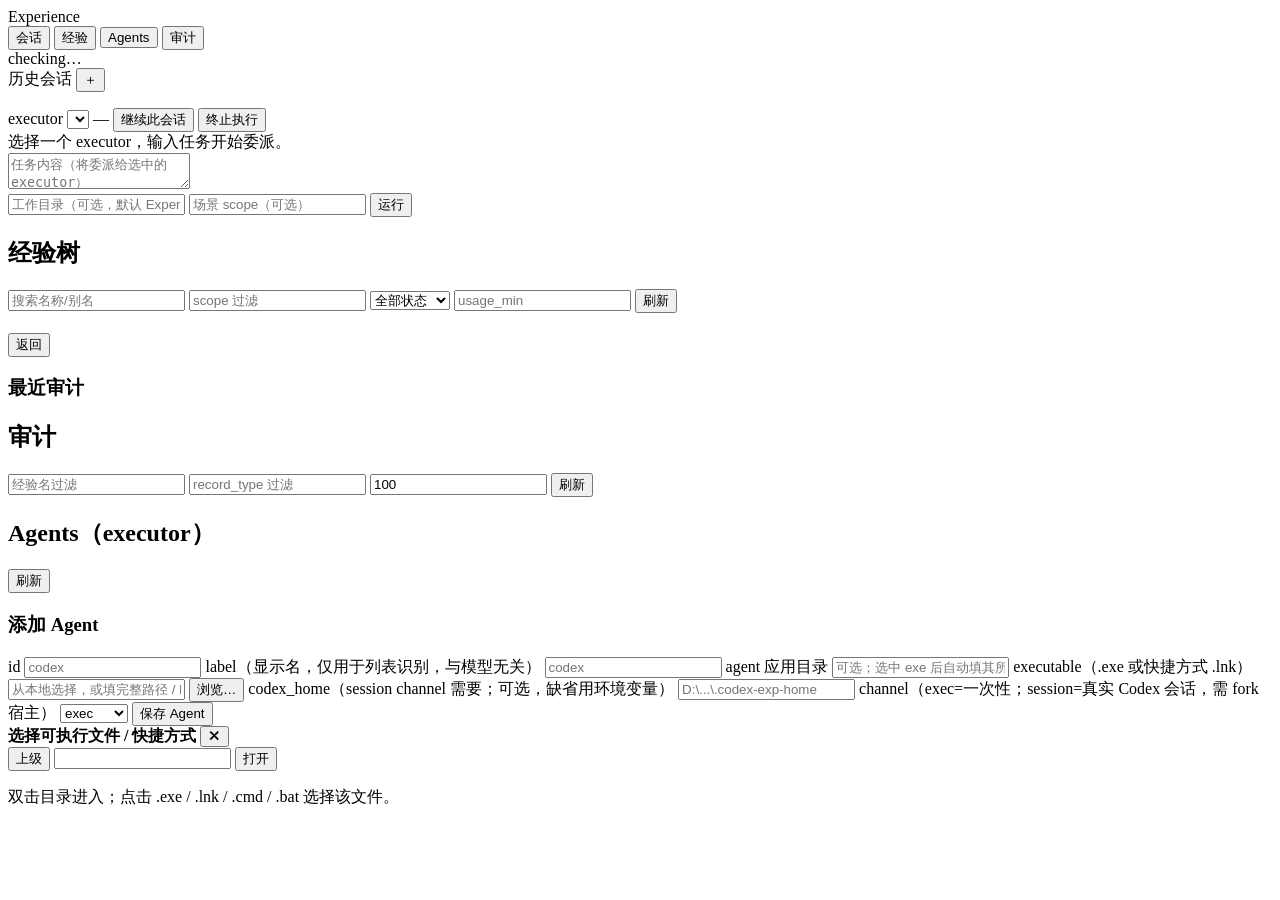
==== ui/www/index.html @ 003c85b6 "sync: Experience project (public README + docs)" ====
<!doctype html>
<html lang="zh-CN">
  <head>
    <meta charset="utf-8" />
    <meta name="viewport" content="width=device-width, initial-scale=1" />
    <title>Experience</title>
    <link rel="stylesheet" href="/style.css" />
  </head>
  <body>
    <div class="layout">
      <aside class="sidebar">
        <div class="brand">Experience</div>
        <nav>
          <button id="nav-sessions" class="nav-item active">会话</button>
          <button id="nav-experiences" class="nav-item">经验</button>
          <button id="nav-agents" class="nav-item">Agents</button>
          <button id="nav-audit" class="nav-item">审计</button>
        </nav>
        <div class="sidebar-foot">
          <span id="health" class="health-dot"></span>
          <span id="health-text">checking…</span>
        </div>
      </aside>

      <main class="content">
        <!-- 会话 -->
        <section id="view-sessions" class="view">
          <div class="chat-layout">
            <div class="chat-side">
              <div class="chat-side-head">
                <span>历史会话</span>
                <button id="new-session" title="新建会话">＋</button>
              </div>
              <ul id="session-list" class="session-list"></ul>
            </div>
            <div class="chat-main">
              <div class="chat-head">
                <label>
                  executor
                  <select id="agent-select"></select>
                </label>
                <span id="agent-state" class="agent-state">—</span>
                <button id="resume-session" class="hidden">继续此会话</button>
                <button id="cancel-session" class="danger hidden">终止执行</button>
              </div>
              <div id="messages" class="messages">
                <div class="placeholder">选择一个 executor，输入任务开始委派。</div>
              </div>
              <form id="composer" class="composer">
                <textarea
                  id="task-input"
                  rows="2"
                  placeholder="任务内容（将委派给选中的 executor）"
                  required
                ></textarea>
                <div class="composer-row">
                  <input id="cwd-input" placeholder="工作目录（可选，默认 Experience home）" />
                  <input id="scope-input" placeholder="场景 scope（可选）" list="scope-options" />
                  <datalist id="scope-options"></datalist>
                  <button type="submit" id="send-task">运行</button>
                </div>
              </form>
            </div>
          </div>
        </section>

        <!-- 经验 -->
        <section id="view-experiences" class="view hidden">
          <div class="exp-layout">
            <section id="list-panel">
              <div class="panel-head">
                <h2>经验树</h2>
                <input id="tree-search" placeholder="搜索名称/别名" />
                <input id="scope-filter" placeholder="scope 过滤" list="scope-options" />
                <select id="status-filter">
                  <option value="">全部状态</option>
                  <option>draft</option>
                  <option>candidate</option>
                  <option>validated</option>
                  <option>active</option>
                  <option>decaying</option>
                  <option>disabled</option>
                </select>
                <input id="usage-min" type="number" min="0" placeholder="usage_min" title="最小使用次数" />
                <button id="refresh">刷新</button>
              </div>
              <ul id="experience-tree"></ul>
            </section>
            <section id="detail-panel" class="hidden">
              <div class="panel-head">
                <h2 id="detail-name"></h2>
                <span id="detail-badges" class="exp-meta"></span>
                <button id="back">返回</button>
              </div>
              <div id="detail-meta" class="exp-meta"></div>
              <div id="exp-actions" class="actions"></div>
              <pre id="detail-body"></pre>
              <div id="exp-usage" class="usage-panel"></div>
              <div id="exp-audit" class="audit-panel">
                <h3>最近审计</h3>
                <ul id="audit-list"></ul>
              </div>
              <div id="editor-root" class="hidden"></div>
            </section>
          </div>
        </section>

        <!-- 审计 -->
        <section id="view-audit" class="view hidden">
          <div class="panel-head">
            <h2>审计</h2>
            <input id="audit-name" placeholder="经验名过滤" />
            <input id="audit-type" placeholder="record_type 过滤" />
            <input id="audit-limit" type="number" value="100" min="1" />
            <button id="refresh-audit">刷新</button>
          </div>
          <ul id="audit-records" class="audit-records"></ul>
        </section>

        <!-- Agents -->
        <section id="view-agents" class="view hidden">
          <div class="panel-head">
            <h2>Agents（executor）</h2>
            <button id="refresh-agents">刷新</button>
          </div>
          <div id="agent-error" class="agent-error hidden"></div>
          <ul id="agent-list"></ul>
          <form id="agent-form" class="agent-form">
            <h3>添加 Agent</h3>
            <label>id <input name="id" placeholder="codex" required /></label>
            <label>
              label（显示名，仅用于列表识别，与模型无关）
              <input name="label" placeholder="codex" required />
            </label>
            <label>
              agent 应用目录
              <input
                name="directory"
                placeholder="可选；选中 exe 后自动填其所在目录"
              />
            </label>
            <label>
              executable（.exe 或快捷方式 .lnk）
              <span class="exec-row">
                <input
                  name="executable"
                  placeholder="从本地选择，或填完整路径 / PATH 命令名"
                />
                <button type="button" id="browse-exec">浏览…</button>
              </span>
            </label>
            <label>
              codex_home（session channel 需要；可选，缺省用环境变量）
              <input name="codex_home" placeholder="D:\...\.codex-exp-home" />
            </label>
            <input type="hidden" name="kind" value="codex_cli" />
            <input type="hidden" name="mode" value="managed" />
            <label>
              channel（exec=一次性；session=真实 Codex 会话，需 fork 宿主）
              <select name="channel">
                <option value="exec">exec</option>
                <option value="session">session</option>
              </select>
            </label>
            <button type="submit">保存 Agent</button>
          </form>

          <div id="file-modal" class="modal hidden">
            <div class="modal-box">
              <div class="modal-head">
                <b>选择可执行文件 / 快捷方式</b>
                <button type="button" id="fb-close">✕</button>
              </div>
              <div class="fb-path-row">
                <button type="button" id="fb-up">上级</button>
                <input id="fb-path" />
                <button type="button" id="fb-go">打开</button>
              </div>
              <div id="fb-roots" class="fb-roots"></div>
              <ul id="fb-list" class="fb-list"></ul>
              <div class="fb-hint">
                双击目录进入；点击 .exe / .lnk / .cmd / .bat 选择该文件。
              </div>
            </div>
          </div>
        </section>
      </main>
    </div>
    <script src="/app.js"></script>
  </body>
</html>
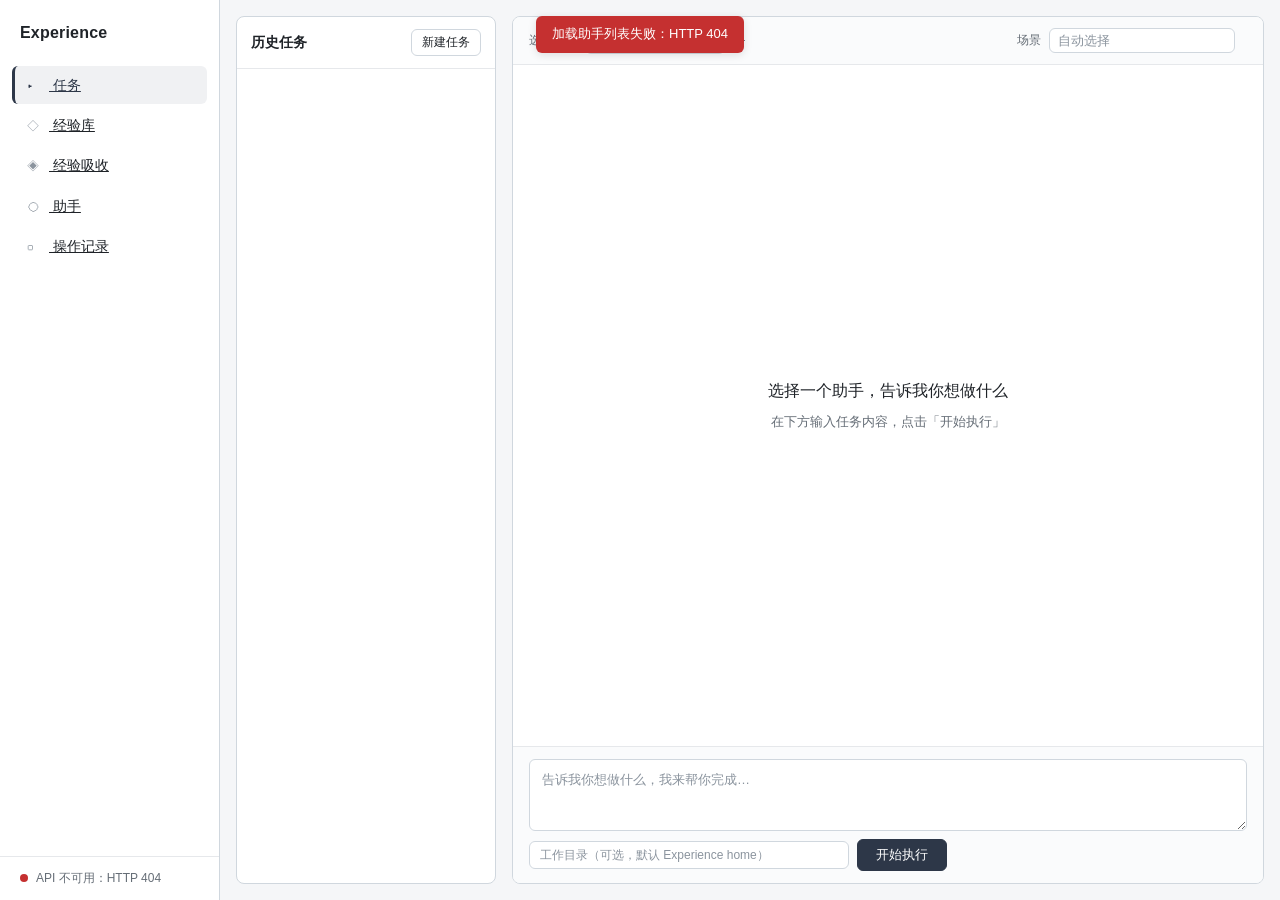
==== commit 3c6e0b77: "feat(ui): multi-page UI + A5 material + U7 automated acceptance (delivery close)" ====
--- a/ui/www/index.html
+++ b/ui/www/index.html
@@ -3,189 +3,107 @@
   <head>
     <meta charset="utf-8" />
     <meta name="viewport" content="width=device-width, initial-scale=1" />
-    <title>Experience</title>
-    <link rel="stylesheet" href="/style.css" />
+    <title>任务 — Experience</title>
+    <link rel="stylesheet" href="css/base.css" />
+    <link rel="stylesheet" href="css/pages/tasks.css" />
   </head>
   <body>
-    <div class="layout">
-      <aside class="sidebar">
-        <div class="brand">Experience</div>
-        <nav>
-          <button id="nav-sessions" class="nav-item active">会话</button>
-          <button id="nav-experiences" class="nav-item">经验</button>
-          <button id="nav-agents" class="nav-item">Agents</button>
-          <button id="nav-audit" class="nav-item">审计</button>
+    <div class="app-layout">
+      <!-- 左侧侧边栏 -->
+      <aside class="app-sidebar">
+        <div class="app-brand">Experience</div>
+        <nav class="app-nav">
+          <a href="index.html" class="nav-item active" data-nav="sessions">
+            <span class="nav-icon">▸</span> 任务
+          </a>
+          <a href="experiences.html" class="nav-item" data-nav="experiences">
+            <span class="nav-icon">◇</span> 经验库
+          </a>
+          <a href="absorb.html" class="nav-item" data-nav="absorb">
+            <span class="nav-icon">◈</span> 经验吸收
+          </a>
+          <a href="agents.html" class="nav-item" data-nav="agents">
+            <span class="nav-icon">◯</span> 助手
+          </a>
+          <a href="audit.html" class="nav-item" data-nav="audit">
+            <span class="nav-icon">▢</span> 操作记录
+          </a>
         </nav>
         <div class="sidebar-foot">
           <span id="health" class="health-dot"></span>
-          <span id="health-text">checking…</span>
+          <span id="health-text" class="text-sm text-muted">检查中…</span>
         </div>
       </aside>
 
-      <main class="content">
-        <!-- 会话 -->
-        <section id="view-sessions" class="view">
-          <div class="chat-layout">
-            <div class="chat-side">
-              <div class="chat-side-head">
-                <span>历史会话</span>
-                <button id="new-session" title="新建会话">＋</button>
-              </div>
-              <ul id="session-list" class="session-list"></ul>
+      <!-- 右侧主内容区 -->
+      <main class="app-main">
+        <!-- 历史任务列表面板 -->
+        <section class="task-list-panel">
+          <div class="panel-head">
+            <h2>历史任务</h2>
+            <button id="new-task-btn" class="btn btn-sm" title="新建任务">新建任务</button>
+          </div>
+          <ul id="task-list" class="task-list"></ul>
+        </section>
+
+        <!-- 任务对话区 -->
+        <section class="task-chat-panel">
+          <!-- 顶部工具栏 -->
+          <div class="chat-toolbar">
+            <div class="toolbar-group left">
+              <span class="toolbar-label">选择助手</span>
+              <select id="agent-select" class="toolbar-select"></select>
+              <span id="agent-state-text" class="toolbar-status">—</span>
             </div>
-            <div class="chat-main">
-              <div class="chat-head">
-                <label>
-                  executor
-                  <select id="agent-select"></select>
-                </label>
-                <span id="agent-state" class="agent-state">—</span>
-                <button id="resume-session" class="hidden">继续此会话</button>
-                <button id="cancel-session" class="danger hidden">终止执行</button>
-              </div>
-              <div id="messages" class="messages">
-                <div class="placeholder">选择一个 executor，输入任务开始委派。</div>
-              </div>
-              <form id="composer" class="composer">
-                <textarea
-                  id="task-input"
-                  rows="2"
-                  placeholder="任务内容（将委派给选中的 executor）"
-                  required
-                ></textarea>
-                <div class="composer-row">
-                  <input id="cwd-input" placeholder="工作目录（可选，默认 Experience home）" />
-                  <input id="scope-input" placeholder="场景 scope（可选）" list="scope-options" />
-                  <datalist id="scope-options"></datalist>
-                  <button type="submit" id="send-task">运行</button>
-                </div>
-              </form>
+            <div class="toolbar-group">
+              <span class="toolbar-label">场景</span>
+              <input
+                id="scope-input"
+                class="toolbar-select"
+                placeholder="自动选择"
+                list="scope-options"
+              />
+              <datalist id="scope-options"></datalist>
+            </div>
+            <div class="toolbar-actions">
+              <button id="resume-task-btn" class="btn hidden">继续此任务</button>
+              <button id="cancel-task-btn" class="btn btn-danger hidden">终止执行</button>
             </div>
           </div>
-        </section>
 
-        <!-- 经验 -->
-        <section id="view-experiences" class="view hidden">
-          <div class="exp-layout">
-            <section id="list-panel">
-              <div class="panel-head">
-                <h2>经验树</h2>
-                <input id="tree-search" placeholder="搜索名称/别名" />
-                <input id="scope-filter" placeholder="scope 过滤" list="scope-options" />
-                <select id="status-filter">
-                  <option value="">全部状态</option>
-                  <option>draft</option>
-                  <option>candidate</option>
-                  <option>validated</option>
-                  <option>active</option>
-                  <option>decaying</option>
-                  <option>disabled</option>
-                </select>
-                <input id="usage-min" type="number" min="0" placeholder="usage_min" title="最小使用次数" />
-                <button id="refresh">刷新</button>
-              </div>
-              <ul id="experience-tree"></ul>
-            </section>
-            <section id="detail-panel" class="hidden">
-              <div class="panel-head">
-                <h2 id="detail-name"></h2>
-                <span id="detail-badges" class="exp-meta"></span>
-                <button id="back">返回</button>
-              </div>
-              <div id="detail-meta" class="exp-meta"></div>
-              <div id="exp-actions" class="actions"></div>
-              <pre id="detail-body"></pre>
-              <div id="exp-usage" class="usage-panel"></div>
-              <div id="exp-audit" class="audit-panel">
-                <h3>最近审计</h3>
-                <ul id="audit-list"></ul>
-              </div>
-              <div id="editor-root" class="hidden"></div>
-            </section>
-          </div>
-        </section>
-
-        <!-- 审计 -->
-        <section id="view-audit" class="view hidden">
-          <div class="panel-head">
-            <h2>审计</h2>
-            <input id="audit-name" placeholder="经验名过滤" />
-            <input id="audit-type" placeholder="record_type 过滤" />
-            <input id="audit-limit" type="number" value="100" min="1" />
-            <button id="refresh-audit">刷新</button>
-          </div>
-          <ul id="audit-records" class="audit-records"></ul>
-        </section>
-
-        <!-- Agents -->
-        <section id="view-agents" class="view hidden">
-          <div class="panel-head">
-            <h2>Agents（executor）</h2>
-            <button id="refresh-agents">刷新</button>
-          </div>
-          <div id="agent-error" class="agent-error hidden"></div>
-          <ul id="agent-list"></ul>
-          <form id="agent-form" class="agent-form">
-            <h3>添加 Agent</h3>
-            <label>id <input name="id" placeholder="codex" required /></label>
-            <label>
-              label（显示名，仅用于列表识别，与模型无关）
-              <input name="label" placeholder="codex" required />
-            </label>
-            <label>
-              agent 应用目录
-              <input
-                name="directory"
-                placeholder="可选；选中 exe 后自动填其所在目录"
-              />
-            </label>
-            <label>
-              executable（.exe 或快捷方式 .lnk）
-              <span class="exec-row">
-                <input
-                  name="executable"
-                  placeholder="从本地选择，或填完整路径 / PATH 命令名"
-                />
-                <button type="button" id="browse-exec">浏览…</button>
-              </span>
-            </label>
-            <label>
-              codex_home（session channel 需要；可选，缺省用环境变量）
-              <input name="codex_home" placeholder="D:\...\.codex-exp-home" />
-            </label>
-            <input type="hidden" name="kind" value="codex_cli" />
-            <input type="hidden" name="mode" value="managed" />
-            <label>
-              channel（exec=一次性；session=真实 Codex 会话，需 fork 宿主）
-              <select name="channel">
-                <option value="exec">exec</option>
-                <option value="session">session</option>
-              </select>
-            </label>
-            <button type="submit">保存 Agent</button>
-          </form>
-
-          <div id="file-modal" class="modal hidden">
-            <div class="modal-box">
-              <div class="modal-head">
-                <b>选择可执行文件 / 快捷方式</b>
-                <button type="button" id="fb-close">✕</button>
-              </div>
-              <div class="fb-path-row">
-                <button type="button" id="fb-up">上级</button>
-                <input id="fb-path" />
-                <button type="button" id="fb-go">打开</button>
-              </div>
-              <div id="fb-roots" class="fb-roots"></div>
-              <ul id="fb-list" class="fb-list"></ul>
-              <div class="fb-hint">
-                双击目录进入；点击 .exe / .lnk / .cmd / .bat 选择该文件。
-              </div>
+          <!-- 消息区 -->
+          <div id="messages-area" class="messages-area">
+            <div class="messages-empty">
+              <div class="empty-title">选择一个助手，告诉我你想做什么</div>
+              <div class="empty-desc">在下方输入任务内容，点击「开始执行」</div>
             </div>
           </div>
+
+          <!-- 底部输入区 -->
+          <form id="task-form" class="task-input-area">
+            <textarea
+              id="task-input"
+              class="task-input-textarea"
+              placeholder="告诉我你想做什么，我来帮你完成…"
+              required
+            ></textarea>
+            <div class="task-input-row">
+              <input
+                id="cwd-input"
+                class="cwd-input"
+                placeholder="工作目录（可选，默认 Experience home）"
+              />
+              <button type="submit" id="submit-btn" class="btn btn-primary submit-btn">
+                开始执行
+              </button>
+            </div>
+          </form>
         </section>
       </main>
     </div>
-    <script src="/app.js"></script>
+
+    <script src="js/api.js"></script>
+    <script src="js/layout.js"></script>
+    <script src="js/pages/tasks.js"></script>
   </body>
 </html>
--- a/ui/www/css/base.css
+++ b/ui/www/css/base.css
@@ -0,0 +1,411 @@
+/* ============================================================
+ * Experience Design System — base.css
+ * Codex 风格：银灰 + 纯白基调，模块清晰，克制极简
+ * ============================================================ */
+
+/* ---------- CSS 变量 ---------- */
+:root {
+  /* 背景 */
+  --bg: #f5f6f8;
+  --bg-panel: #ffffff;
+  --bg-subtle: #fafbfc;
+  --bg-hover: #f0f1f3;
+
+  /* 文字 */
+  --text: #1f2328;
+  --text-muted: #656d76;
+  --text-faint: #8b949e;
+
+  /* 边框 */
+  --border: #d0d7de;
+  --border-light: #e6e8eb;
+
+  /* 强调色（深灰系） */
+  --accent: #2d3748;
+  --accent-soft: #4a5568;
+  --accent-faint: #a0aec0;
+
+  /* 状态色 */
+  --success: #2f855a;
+  --warning: #b7791f;
+  --danger: #c53030;
+}
+
+/* ---------- 全局重置 ---------- */
+*,
+*::before,
+*::after {
+  box-sizing: border-box;
+  margin: 0;
+  padding: 0;
+}
+
+html,
+body {
+  height: 100%;
+}
+
+/* ---------- 排版 ---------- */
+body {
+  font-family: -apple-system, BlinkMacSystemFont, "Segoe UI", "PingFang SC",
+    "Microsoft YaHei", sans-serif;
+  font-size: 14px;
+  line-height: 1.6;
+  color: var(--text);
+  background: var(--bg);
+  -webkit-font-smoothing: antialiased;
+  -moz-osx-font-smoothing: grayscale;
+}
+
+code,
+pre,
+kbd,
+samp {
+  font-family: "SF Mono", Consolas, "Liberation Mono", Menlo, monospace;
+  font-size: 13px;
+}
+
+/* ---------- 布局（.app-layout） ---------- */
+.app-layout {
+  display: flex;
+  height: 100vh;
+  min-height: 0;
+}
+
+/* 左侧栏 */
+.app-sidebar {
+  width: 220px;
+  flex: none;
+  background: var(--bg-panel);
+  border-right: 1px solid var(--border);
+  display: flex;
+  flex-direction: column;
+}
+
+.app-brand {
+  font-size: 16px;
+  font-weight: 700;
+  padding: 20px;
+  color: var(--text);
+  letter-spacing: 0.2px;
+}
+
+.app-nav {
+  display: flex;
+  flex-direction: column;
+  gap: 2px;
+  padding: 0 12px;
+}
+
+.nav-item {
+  display: block;
+  width: 100%;
+  text-align: left;
+  padding: 8px 12px;
+  border: none;
+  border-radius: 6px;
+  background: transparent;
+  color: var(--text);
+  font-size: 14px;
+  font-family: inherit;
+  cursor: pointer;
+  border-left: 3px solid transparent;
+  transition: background-color 0.15s ease, color 0.15s ease;
+}
+
+.nav-item:hover {
+  background: var(--bg-hover);
+}
+
+.nav-item.active {
+  border-left-color: var(--accent);
+  background: var(--bg-hover);
+  color: var(--accent);
+  font-weight: 500;
+}
+
+.nav-icon {
+  display: inline-block;
+  width: 18px;
+  font-size: 12px;
+  color: var(--text-faint);
+  margin-right: 4px;
+}
+
+.nav-item.active .nav-icon {
+  color: var(--accent);
+}
+
+.sidebar-foot {
+  margin-top: auto;
+  padding: 12px 20px;
+  display: flex;
+  align-items: center;
+  gap: 8px;
+  font-size: 12px;
+  color: var(--text-muted);
+  border-top: 1px solid var(--border-light);
+}
+
+.health-dot {
+  width: 8px;
+  height: 8px;
+  border-radius: 50%;
+  background: var(--text-faint);
+  flex: none;
+}
+
+.health-dot.ok {
+  background: var(--success);
+}
+
+.health-dot.bad {
+  background: var(--danger);
+}
+
+.health-dot.checking {
+  background: var(--warning);
+}
+
+/* 主内容区 */
+.app-main {
+  flex: 1;
+  min-width: 0;
+  padding: 24px;
+  overflow: auto;
+}
+
+.page-header {
+  font-size: 20px;
+  font-weight: 700;
+  margin-bottom: 20px;
+  color: var(--text);
+}
+
+/* 面板 */
+.panel {
+  background: var(--bg-panel);
+  border: 1px solid var(--border);
+  border-radius: 8px;
+  padding: 16px;
+}
+
+.panel + .panel {
+  margin-top: 16px;
+}
+
+.panel-head {
+  display: flex;
+  align-items: center;
+  gap: 8px;
+  margin-bottom: 12px;
+  padding-bottom: 12px;
+  border-bottom: 1px solid var(--border-light);
+}
+
+.panel-head h2,
+.panel-head h3 {
+  flex: 1;
+  font-size: 15px;
+  font-weight: 600;
+  margin: 0;
+}
+
+/* ---------- 按钮 ---------- */
+.btn {
+  display: inline-flex;
+  align-items: center;
+  justify-content: center;
+  padding: 6px 14px;
+  border-radius: 6px;
+  font-size: 13px;
+  font-family: inherit;
+  border: 1px solid var(--border);
+  background: var(--bg-panel);
+  color: var(--text);
+  cursor: pointer;
+  transition: background-color 0.15s ease, border-color 0.15s ease,
+    color 0.15s ease;
+  white-space: nowrap;
+}
+
+.btn:hover {
+  background: var(--bg-hover);
+}
+
+.btn:disabled {
+  opacity: 0.5;
+  cursor: not-allowed;
+}
+
+.btn-primary {
+  background: var(--accent);
+  color: #fff;
+  border-color: var(--accent);
+}
+
+.btn-primary:hover {
+  background: var(--accent-soft);
+  border-color: var(--accent-soft);
+}
+
+.btn-danger {
+  color: var(--danger);
+  border-color: var(--danger);
+  background: var(--bg-panel);
+}
+
+.btn-danger:hover {
+  background: rgba(197, 48, 48, 0.08);
+}
+
+.btn-sm {
+  padding: 4px 10px;
+  font-size: 12px;
+}
+
+/* ---------- 输入框 / 选择框 / 文本域 ---------- */
+input,
+select,
+textarea {
+  padding: 6px 10px;
+  border: 1px solid var(--border);
+  border-radius: 6px;
+  font-size: 13px;
+  font-family: inherit;
+  background: var(--bg-panel);
+  color: var(--text);
+  transition: border-color 0.15s ease, box-shadow 0.15s ease;
+}
+
+input::placeholder,
+textarea::placeholder {
+  color: var(--text-faint);
+}
+
+input:focus,
+select:focus,
+textarea:focus {
+  outline: none;
+  border-color: var(--accent);
+  box-shadow: 0 0 0 3px rgba(45, 55, 72, 0.1);
+}
+
+textarea {
+  resize: vertical;
+  min-height: 52px;
+  line-height: 1.5;
+}
+
+/* ---------- 徽章（.badge） ---------- */
+.badge {
+  display: inline-block;
+  padding: 2px 8px;
+  border-radius: 4px;
+  font-size: 11px;
+  font-weight: 500;
+  line-height: 1.4;
+}
+
+.badge-default {
+  background: var(--bg-subtle);
+  color: var(--text-muted);
+  border: 1px solid var(--border-light);
+}
+
+.badge-success {
+  background: #e6f4ea;
+  color: var(--success);
+}
+
+.badge-warning {
+  background: #fef3c7;
+  color: var(--warning);
+}
+
+.badge-danger {
+  background: #fee2e2;
+  color: var(--danger);
+}
+
+.badge-accent {
+  background: #e8eaed;
+  color: var(--accent);
+}
+
+/* ---------- 工具类 ---------- */
+.hidden {
+  display: none !important;
+}
+
+.flex {
+  display: flex;
+}
+
+.flex-1 {
+  flex: 1;
+}
+
+.gap-2 {
+  gap: 8px;
+}
+
+.gap-3 {
+  gap: 12px;
+}
+
+.gap-4 {
+  gap: 16px;
+}
+
+.items-center {
+  align-items: center;
+}
+
+.justify-between {
+  justify-content: space-between;
+}
+
+.text-muted {
+  color: var(--text-muted);
+}
+
+.text-sm {
+  font-size: 12px;
+}
+
+.text-xs {
+  font-size: 11px;
+}
+
+.font-medium {
+  font-weight: 500;
+}
+
+.font-semibold {
+  font-weight: 600;
+}
+
+.mt-2 {
+  margin-top: 8px;
+}
+
+.mt-3 {
+  margin-top: 12px;
+}
+
+.mt-4 {
+  margin-top: 16px;
+}
+
+.mb-2 {
+  margin-bottom: 8px;
+}
+
+.mb-3 {
+  margin-bottom: 12px;
+}
+
+.mb-4 {
+  margin-bottom: 16px;
+}
--- a/ui/www/css/pages/tasks.css
+++ b/ui/www/css/pages/tasks.css
@@ -0,0 +1,404 @@
+/* ============================================================
+ * tasks.css — 任务首页专属样式
+ * 基于 base.css 设计系统（Codex 风格：银灰 + 纯白）
+ * ============================================================ */
+
+/* ---------- 任务页面主内容区布局（覆盖 base.css 标准 app-main） ---------- */
+
+.app-main {
+  display: flex;
+  gap: 16px;
+  padding: 16px;
+  overflow: hidden;
+}
+
+/* ---------- 历史任务列表面板（左侧 260px） ---------- */
+
+.task-list-panel {
+  width: 260px;
+  flex: none;
+  background: var(--bg-panel);
+  border: 1px solid var(--border);
+  border-radius: 8px;
+  display: flex;
+  flex-direction: column;
+  overflow: hidden;
+}
+
+.task-list-panel .panel-head {
+  flex: none;
+  padding: 12px 14px;
+  margin-bottom: 0;
+  border-bottom: 1px solid var(--border-light);
+}
+
+.task-list-panel .panel-head h2 {
+  font-size: 14px;
+  font-weight: 600;
+  color: var(--text);
+}
+
+.task-list {
+  flex: 1;
+  list-style: none;
+  margin: 0;
+  padding: 6px;
+  overflow-y: auto;
+}
+
+.task-item {
+  padding: 10px 12px;
+  border-radius: 6px;
+  cursor: pointer;
+  margin-bottom: 2px;
+  border-left: 3px solid transparent;
+  transition: background-color 0.15s ease;
+}
+
+.task-item:hover {
+  background: var(--bg-hover);
+}
+
+.task-item.active {
+  border-left-color: var(--accent);
+  background: var(--bg-subtle);
+}
+
+.task-item-title {
+  font-size: 13px;
+  color: var(--text);
+  line-height: 1.4;
+  overflow: hidden;
+  text-overflow: ellipsis;
+  white-space: nowrap;
+  margin-bottom: 4px;
+}
+
+.task-item-meta {
+  font-size: 11px;
+  color: var(--text-muted);
+  display: flex;
+  align-items: center;
+  gap: 6px;
+}
+
+.task-item-meta .status-dot {
+  width: 6px;
+  height: 6px;
+  border-radius: 50%;
+  background: var(--text-faint);
+  flex: none;
+}
+
+.task-item-meta .status-dot.running {
+  background: var(--warning);
+}
+
+.task-item-meta .status-dot.finished {
+  background: var(--success);
+}
+
+.task-item-meta .status-dot.error {
+  background: var(--danger);
+}
+
+.task-list-empty {
+  flex: 1;
+  display: flex;
+  align-items: center;
+  justify-content: center;
+  padding: 24px;
+  text-align: center;
+  color: var(--text-muted);
+  font-size: 13px;
+  line-height: 1.6;
+}
+
+/* ---------- 任务对话区（右侧 flex:1） ---------- */
+
+.task-chat-panel {
+  flex: 1;
+  min-width: 0;
+  background: var(--bg-panel);
+  border: 1px solid var(--border);
+  border-radius: 8px;
+  display: flex;
+  flex-direction: column;
+  overflow: hidden;
+}
+
+/* 顶部工具栏 */
+.chat-toolbar {
+  flex: none;
+  display: flex;
+  align-items: center;
+  gap: 12px;
+  padding: 10px 16px;
+  border-bottom: 1px solid var(--border-light);
+  background: var(--bg-subtle);
+}
+
+.toolbar-group {
+  display: flex;
+  align-items: center;
+  gap: 8px;
+}
+
+.toolbar-group.left {
+  flex: 1;
+}
+
+.toolbar-label {
+  font-size: 12px;
+  color: var(--text-muted);
+}
+
+.toolbar-select {
+  padding: 4px 8px;
+  font-size: 13px;
+  min-width: 140px;
+}
+
+.toolbar-status {
+  font-size: 12px;
+  color: var(--text-muted);
+}
+
+.toolbar-actions {
+  display: flex;
+  gap: 6px;
+}
+
+/* 消息区 */
+.messages-area {
+  flex: 1;
+  overflow-y: auto;
+  padding: 20px 24px;
+  display: flex;
+  flex-direction: column;
+  gap: 14px;
+  background: var(--bg-panel);
+}
+
+.messages-empty {
+  flex: 1;
+  display: flex;
+  flex-direction: column;
+  align-items: center;
+  justify-content: center;
+  gap: 8px;
+  color: var(--text-muted);
+  text-align: center;
+}
+
+.messages-empty .empty-title {
+  font-size: 16px;
+  font-weight: 500;
+  color: var(--text);
+}
+
+.messages-empty .empty-desc {
+  font-size: 13px;
+  color: var(--text-muted);
+}
+
+/* 消息气泡 */
+.msg {
+  max-width: 82%;
+  padding: 10px 14px;
+  border-radius: 10px;
+  font-size: 13px;
+  line-height: 1.6;
+  white-space: pre-wrap;
+  word-break: break-word;
+}
+
+.msg.user {
+  align-self: flex-end;
+  background: var(--accent);
+  color: #ffffff;
+  border-bottom-right-radius: 4px;
+}
+
+.msg.assistant {
+  align-self: flex-start;
+  background: var(--bg-subtle);
+  color: var(--text);
+  border: 1px solid var(--border-light);
+  border-bottom-left-radius: 4px;
+}
+
+.msg.assistant.running {
+  color: var(--warning);
+  border-color: #fef3c7;
+  background: #fffbeb;
+}
+
+.msg.assistant.error {
+  color: var(--danger);
+  border-color: var(--danger);
+  background: #fef2f2;
+}
+
+.msg details {
+  margin-top: 8px;
+  font-size: 12px;
+}
+
+.msg summary {
+  cursor: pointer;
+  color: var(--text-muted);
+  list-style: none;
+  padding: 2px 0;
+}
+
+.msg summary::-webkit-details-marker {
+  display: none;
+}
+
+.msg summary::before {
+  content: "▸ ";
+  display: inline-block;
+  transition: transform 0.15s ease;
+}
+
+.msg details[open] summary::before {
+  transform: rotate(90deg);
+}
+
+.msg pre {
+  margin-top: 6px;
+  padding: 10px;
+  background: var(--bg);
+  border: 1px solid var(--border-light);
+  border-radius: 6px;
+  font-size: 12px;
+  line-height: 1.5;
+  overflow-x: auto;
+  max-height: 300px;
+  color: var(--text);
+}
+
+.msg.user pre {
+  background: rgba(255, 255, 255, 0.15);
+  border-color: rgba(255, 255, 255, 0.2);
+  color: #e8eaed;
+}
+
+.msg.assistant.running pre {
+  background: #fffbeb;
+  border-color: #fef3c7;
+}
+
+.msg.assistant.error pre {
+  background: #fef2f2;
+  border-color: #fecaca;
+  color: var(--danger);
+}
+
+/* 底部输入区 */
+.task-input-area {
+  flex: none;
+  border-top: 1px solid var(--border-light);
+  padding: 12px 16px;
+  background: var(--bg-subtle);
+  display: flex;
+  flex-direction: column;
+  gap: 8px;
+}
+
+.task-input-textarea {
+  width: 100%;
+  min-height: 72px;
+  max-height: 200px;
+  resize: vertical;
+  padding: 10px 12px;
+  border: 1px solid var(--border);
+  border-radius: 6px;
+  font-size: 13px;
+  line-height: 1.5;
+  font-family: inherit;
+  background: var(--bg-panel);
+  color: var(--text);
+  transition: border-color 0.15s ease, box-shadow 0.15s ease;
+}
+
+.task-input-textarea:focus {
+  outline: none;
+  border-color: var(--accent);
+  box-shadow: 0 0 0 3px rgba(45, 55, 72, 0.1);
+}
+
+.task-input-textarea::placeholder {
+  color: var(--text-faint);
+}
+
+.task-input-row {
+  display: flex;
+  align-items: center;
+  gap: 8px;
+}
+
+.task-input-row .cwd-input {
+  flex: 1;
+  max-width: 320px;
+  padding: 6px 10px;
+  font-size: 12px;
+}
+
+.task-input-row .scope-input-wrap {
+  position: relative;
+  flex: 1;
+  max-width: 240px;
+}
+
+.task-input-row .scope-input {
+  width: 100%;
+  padding: 6px 10px;
+  font-size: 12px;
+}
+
+.task-input-row .submit-btn {
+  flex: none;
+  padding: 6px 18px;
+  font-size: 13px;
+  font-weight: 500;
+}
+
+/* 滚动条美化 */
+.task-list::-webkit-scrollbar,
+.messages-area::-webkit-scrollbar {
+  width: 6px;
+}
+
+.task-list::-webkit-scrollbar-track,
+.messages-area::-webkit-scrollbar-track {
+  background: transparent;
+}
+
+.task-list::-webkit-scrollbar-thumb,
+.messages-area::-webkit-scrollbar-thumb {
+  background: var(--border);
+  border-radius: 3px;
+}
+
+.task-list::-webkit-scrollbar-thumb:hover,
+.messages-area::-webkit-scrollbar-thumb:hover {
+  background: var(--text-faint);
+}
+
+/* 响应式：窄屏下任务列表可折叠（简化处理） */
+@media (max-width: 768px) {
+  .app-main {
+    padding: 8px;
+    gap: 8px;
+  }
+
+  .task-list-panel {
+    width: 200px;
+  }
+
+  .msg {
+    max-width: 90%;
+  }
+}
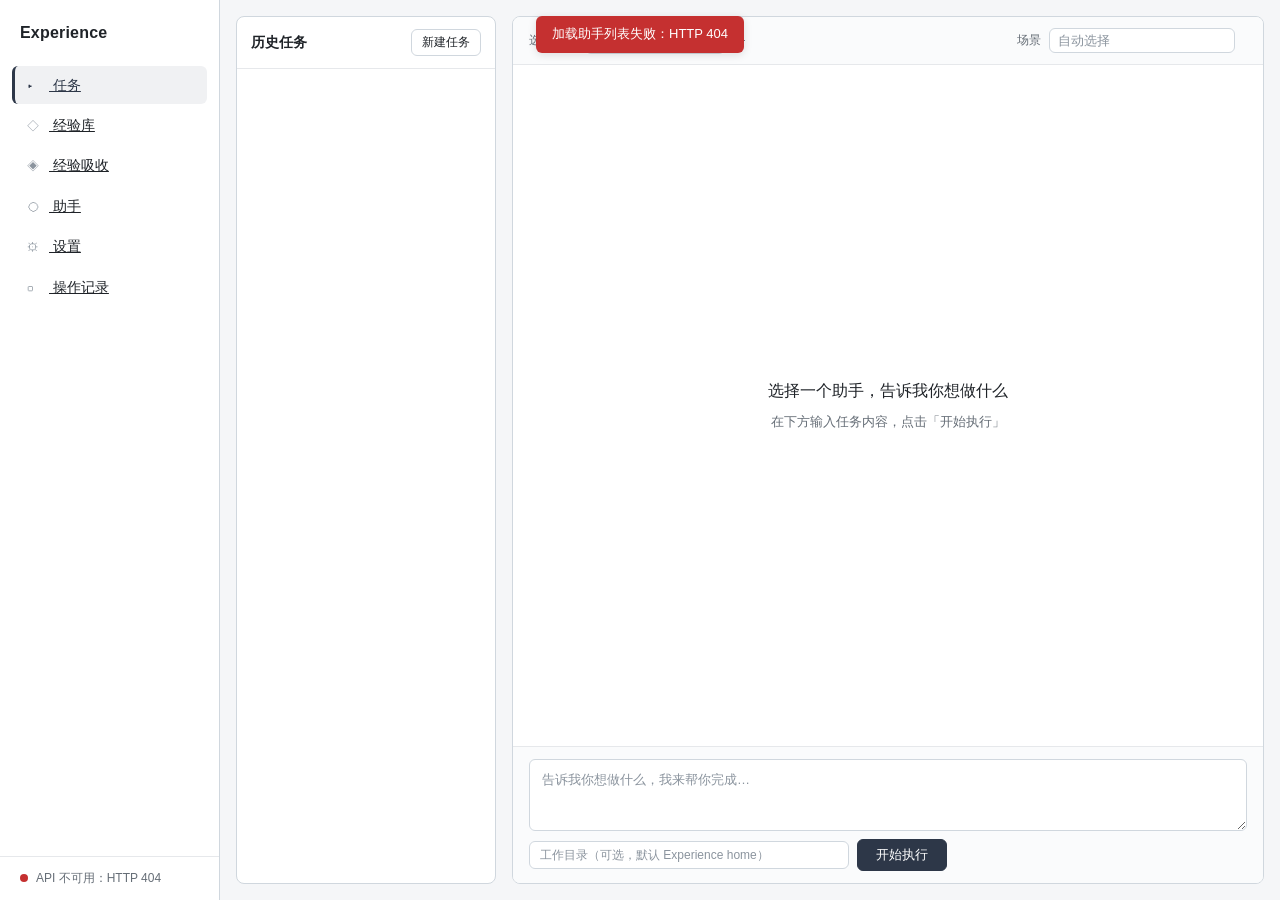
==== commit 8ed7ac49: "S0-S4: security boundary, Tier1/Tier2 execution, state registry, settings+undo, declarations" ====
--- a/ui/www/index.html
+++ b/ui/www/index.html
@@ -24,6 +24,9 @@
           </a>
           <a href="agents.html" class="nav-item" data-nav="agents">
             <span class="nav-icon">◯</span> 助手
+          </a>
+          <a href="settings.html" class="nav-item" data-nav="settings">
+            <span class="nav-icon">⚙</span> 设置
           </a>
           <a href="audit.html" class="nav-item" data-nav="audit">
             <span class="nav-icon">▢</span> 操作记录
